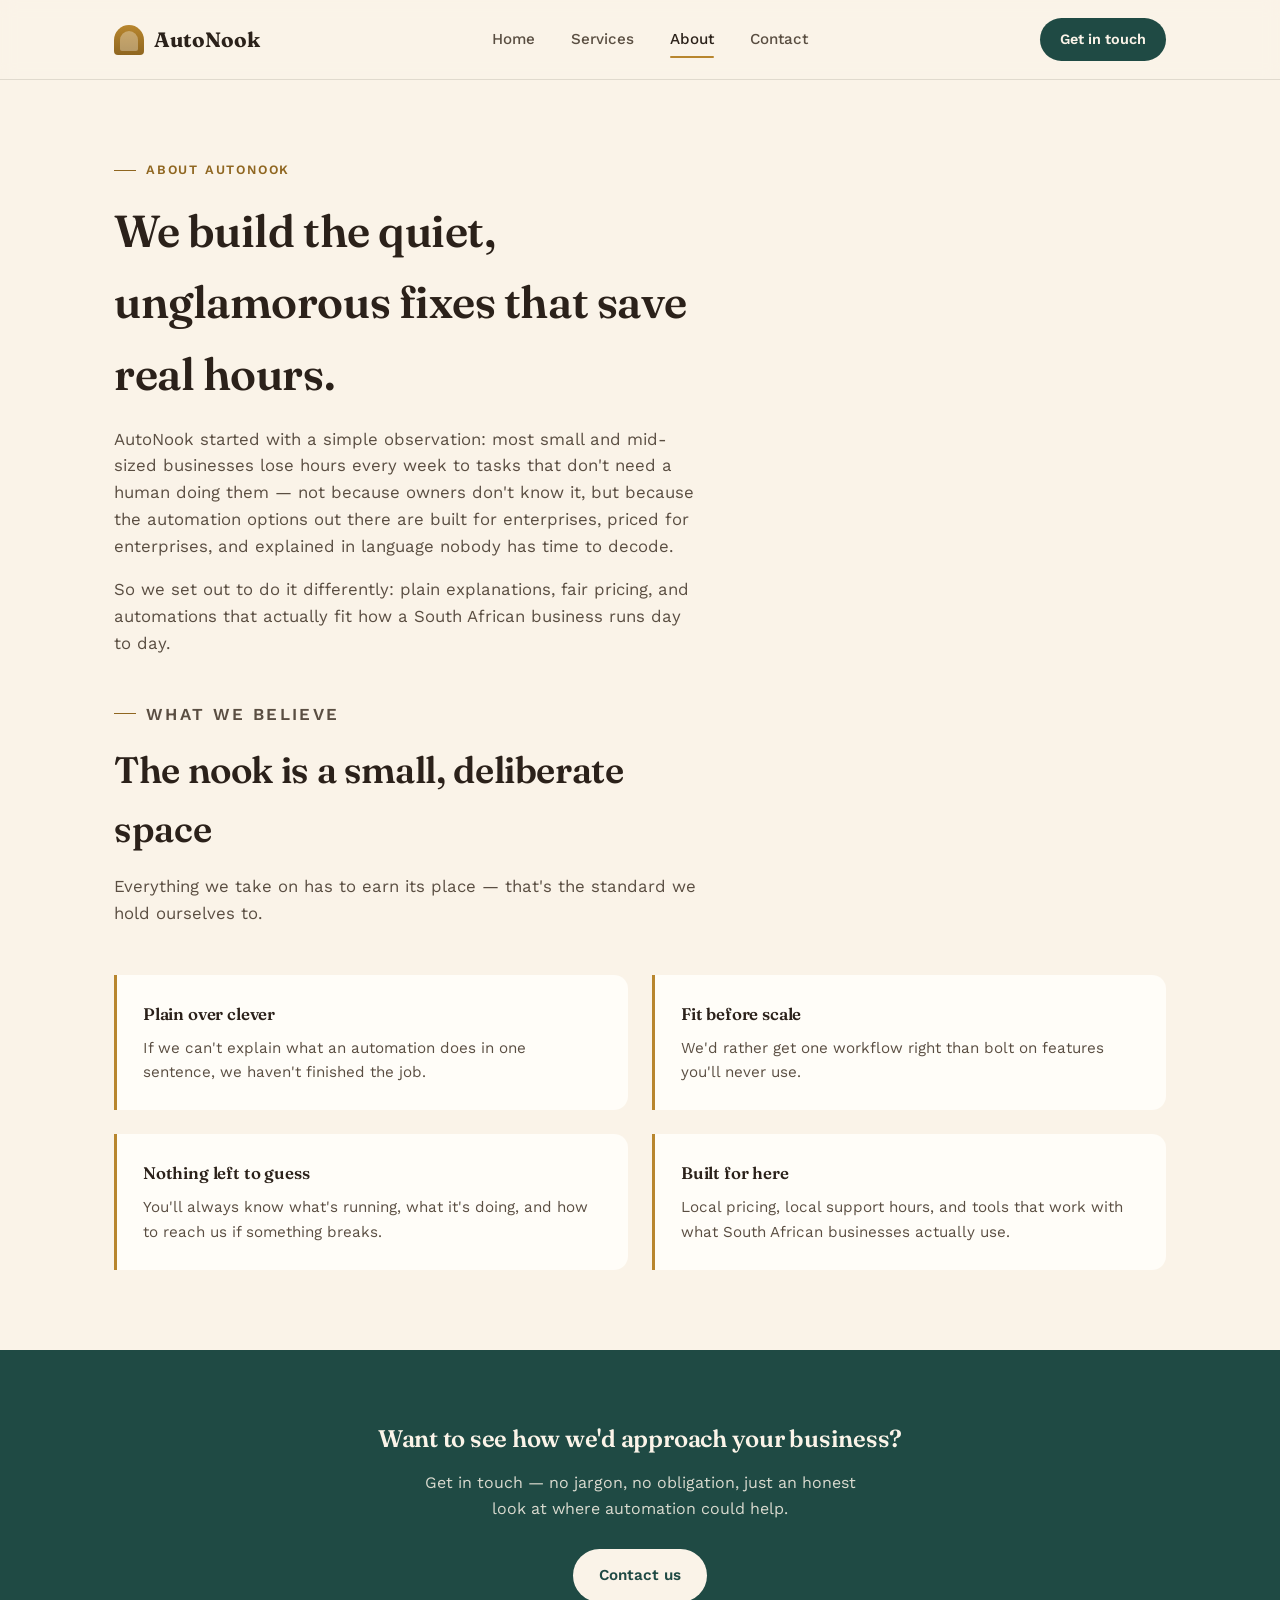
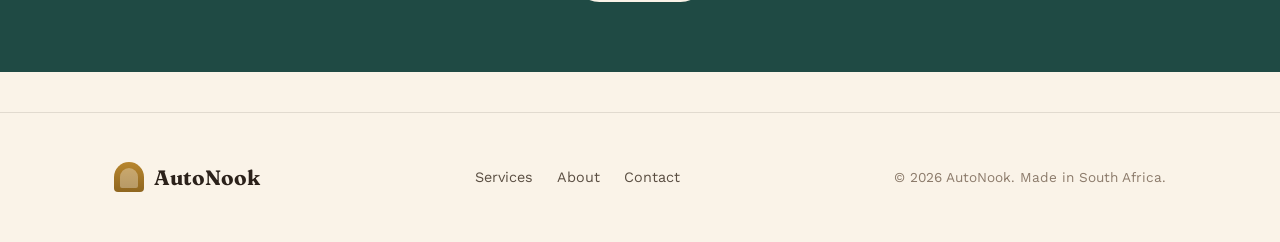
==== about.html @ 066efb61 "First look" ====
<!DOCTYPE html>
<html lang="en">
<head>
<meta charset="UTF-8">
<meta name="viewport" content="width=device-width, initial-scale=1.0">
<title>About — AutoNook</title>
<meta name="description" content="AutoNook is a South African automation studio built on plain language and practical fixes.">
<link rel="stylesheet" href="styles.css">
</head>
<body>

<header>
  <nav class="nav">
    <a href="index.html" class="logo"><span class="logo-mark"></span>AutoNook</a>
    <div class="nav-links">
      <a href="index.html">Home</a>
      <a href="services.html">Services</a>
      <a href="about.html" class="active">About</a>
      <a href="contact.html">Contact</a>
    </div>
    <a href="contact.html" class="nav-cta">Get in touch</a>
    <button class="nav-toggle" aria-label="Toggle menu"><span></span><span></span><span></span></button>
  </nav>
</header>

<section style="padding-bottom:20px">
  <div class="container">
    <p class="eyebrow">About AutoNook</p>
    <h1 style="font-size:clamp(2rem,4vw,2.8rem);max-width:22ch">We build the quiet, unglamorous fixes that save real hours.</h1>
    <p style="color:var(--ink-soft);max-width:58ch;margin-top:16px;font-size:1.05rem">AutoNook started with a simple observation: most small and mid-sized businesses lose hours every week to tasks that don't need a human doing them — not because owners don't know it, but because the automation options out there are built for enterprises, priced for enterprises, and explained in language nobody has time to decode.</p>
    <p style="color:var(--ink-soft);max-width:58ch;margin-top:16px;font-size:1.05rem">So we set out to do it differently: plain explanations, fair pricing, and automations that actually fit how a South African business runs day to day.</p>
  </div>
</section>

<section style="padding-top:24px">
  <div class="container">
    <div class="section-head">
      <p class="eyebrow">What we believe</p>
      <h2>The nook is a small, deliberate space</h2>
      <p>Everything we take on has to earn its place — that's the standard we hold ourselves to.</p>
    </div>
    <div class="value-row">
      <div class="value-item">
        <h3>Plain over clever</h3>
        <p>If we can't explain what an automation does in one sentence, we haven't finished the job.</p>
      </div>
      <div class="value-item">
        <h3>Fit before scale</h3>
        <p>We'd rather get one workflow right than bolt on features you'll never use.</p>
      </div>
      <div class="value-item">
        <h3>Nothing left to guess</h3>
        <p>You'll always know what's running, what it's doing, and how to reach us if something breaks.</p>
      </div>
      <div class="value-item">
        <h3>Built for here</h3>
        <p>Local pricing, local support hours, and tools that work with what South African businesses actually use.</p>
      </div>
    </div>
  </div>
</section>

<section class="band">
  <div class="container" style="text-align:center">
    <h2>Want to see how we'd approach your business?</h2>
    <p style="max-width:46ch;margin:12px auto 28px">Get in touch — no jargon, no obligation, just an honest look at where automation could help.</p>
    <a href="contact.html" class="btn" style="background:var(--parchment);color:var(--teal)">Contact us</a>
  </div>
</section>

<footer>
  <div class="container footer-row">
    <a href="index.html" class="logo"><span class="logo-mark"></span>AutoNook</a>
    <div class="footer-links">
      <a href="services.html">Services</a>
      <a href="about.html">About</a>
      <a href="contact.html">Contact</a>
    </div>
    <p class="footer-note">© 2026 AutoNook. Made in South Africa.</p>
  </div>
</footer>

<script src="script.js"></script>
</body>
</html>
---- styles.css ----
@import url('https://fonts.googleapis.com/css2?family=Fraunces:opsz,wght@9..144,300..900&family=Work+Sans:wght@400;500;600;700&display=swap');

:root{
  --parchment:#FAF3E8;
  --parchment-deep:#F2E8D8;
  --card:#FFFDF8;
  --ink:#2B211A;
  --ink-soft:#5A4E42;
  --amber:#B8862E;
  --amber-deep:#8F6620;
  --amber-soft:#F0DFC4;
  --teal:#1F4A44;
  --teal-soft:#2E6660;
  --taupe:#8C7B6B;
  --line:rgba(43,33,26,0.12);
  --shadow:0 20px 40px -20px rgba(43,33,26,0.35);
}

*{box-sizing:border-box;margin:0;padding:0}

html{scroll-behavior:smooth}

body{
  font-family:'Work Sans',sans-serif;
  background:var(--parchment);
  color:var(--ink);
  line-height:1.6;
  -webkit-font-smoothing:antialiased;
}

h1,h2,h3,.display{
  font-family:'Fraunces',serif;
  font-weight:600;
  letter-spacing:-0.01em;
  color:var(--ink);
}

a{color:inherit;text-decoration:none}

img,svg{display:block;max-width:100%}

.container{
  max-width:1100px;
  margin:0 auto;
  padding:0 24px;
}

.eyebrow{
  font-size:0.8rem;
  font-weight:600;
  text-transform:uppercase;
  letter-spacing:0.14em;
  color:var(--amber-deep);
  margin-bottom:14px;
  display:flex;
  align-items:center;
  gap:10px;
}
.eyebrow::before{
  content:"";
  width:22px;height:1px;
  background:var(--amber-deep);
  display:inline-block;
}

/* Header / Nav */
header{
  position:sticky;
  top:0;
  z-index:50;
  background:rgba(250,243,232,0.92);
  backdrop-filter:blur(8px);
  border-bottom:1px solid var(--line);
}
.nav{
  display:flex;
  align-items:center;
  justify-content:space-between;
  padding:18px 24px;
  max-width:1100px;
  margin:0 auto;
}
.logo{
  display:flex;
  align-items:center;
  gap:10px;
  font-family:'Fraunces',serif;
  font-weight:700;
  font-size:1.3rem;
  color:var(--ink);
}
.logo-mark{
  width:30px;height:30px;
  border-radius:15px 15px 4px 4px;
  background:linear-gradient(180deg,var(--amber) 0%,var(--amber-deep) 100%);
  position:relative;
  flex-shrink:0;
}
.logo-mark::after{
  content:"";
  position:absolute;
  inset:6px 6px 4px 6px;
  border-radius:9px 9px 2px 2px;
  background:var(--parchment);
  opacity:0.35;
}
.nav-links{
  display:flex;
  gap:36px;
  font-weight:500;
  font-size:0.95rem;
}
.nav-links a{
  position:relative;
  padding:4px 0;
  color:var(--ink-soft);
  transition:color 0.2s;
}
.nav-links a:hover,.nav-links a.active{color:var(--ink)}
.nav-links a.active::after{
  content:"";
  position:absolute;
  left:0;right:0;bottom:-2px;
  height:2px;
  background:var(--amber);
  border-radius:2px;
}
.nav-cta{
  padding:10px 20px;
  background:var(--teal);
  color:var(--parchment)!important;
  border-radius:999px;
  font-weight:600;
  font-size:0.9rem;
  transition:background 0.2s, transform 0.2s;
}
.nav-cta:hover{background:var(--teal-soft);transform:translateY(-1px)}

.nav-toggle{
  display:none;
  flex-direction:column;
  gap:5px;
  background:none;
  border:none;
  cursor:pointer;
  padding:6px;
}
.nav-toggle span{
  width:22px;height:2px;
  background:var(--ink);
  border-radius:2px;
}

/* Arch motif — the signature element */
.arch-stack{
  position:relative;
  width:min(320px,70vw);
  height:min(320px,70vw);
  margin:0 auto;
}
.arch{
  position:absolute;
  left:50%;
  bottom:0;
  transform:translateX(-50%);
  border-radius:50% 50% 0 0;
}
.arch-1{width:100%;height:100%;background:linear-gradient(180deg,var(--amber-soft) 0%,var(--parchment-deep) 100%);box-shadow:var(--shadow)}
.arch-2{width:76%;height:76%;background:linear-gradient(180deg,var(--card) 0%,var(--amber-soft) 100%)}
.arch-3{width:52%;height:52%;background:linear-gradient(180deg,var(--teal-soft) 0%,var(--teal) 100%)}
.arch-glow{
  position:absolute;
  left:50%;bottom:14%;
  transform:translateX(-50%);
  width:26%;height:26%;
  border-radius:50%;
  background:radial-gradient(circle,#FFE9B8 0%,var(--amber) 70%);
  box-shadow:0 0 40px 10px rgba(184,134,46,0.55);
  animation:pulse 3.5s ease-in-out infinite;
}
@keyframes pulse{
  0%,100%{transform:translateX(-50%) scale(1);opacity:1}
  50%{transform:translateX(-50%) scale(1.12);opacity:0.85}
}

.mini-arch{
  width:44px;height:44px;
  border-radius:22px 22px 4px 4px;
  background:linear-gradient(180deg,var(--amber-soft),var(--amber));
  display:flex;align-items:center;justify-content:center;
  margin-bottom:18px;
  flex-shrink:0;
}
.mini-arch span{
  width:14px;height:14px;
  border-radius:50%;
  background:var(--card);
}

/* Hero */
.hero{
  padding:72px 0 100px;
}
.hero-grid{
  display:grid;
  grid-template-columns:1.1fr 0.9fr;
  gap:48px;
  align-items:center;
}
.hero h1{
  font-size:clamp(2.2rem,4.6vw,3.4rem);
  line-height:1.08;
  margin-bottom:22px;
}
.hero p.lede{
  font-size:1.1rem;
  color:var(--ink-soft);
  max-width:46ch;
  margin-bottom:32px;
}
.btn-row{display:flex;gap:16px;flex-wrap:wrap}
.btn{
  padding:14px 26px;
  border-radius:999px;
  font-weight:600;
  font-size:0.95rem;
  display:inline-block;
  transition:transform 0.2s, box-shadow 0.2s, background 0.2s;
}
.btn-primary{background:var(--teal);color:var(--parchment)}
.btn-primary:hover{transform:translateY(-2px);box-shadow:0 12px 24px -10px rgba(31,74,68,0.5)}
.btn-ghost{border:1.5px solid var(--line);color:var(--ink)}
.btn-ghost:hover{border-color:var(--amber-deep);color:var(--amber-deep)}

/* Sections */
section{padding:80px 0}
.section-head{max-width:60ch;margin-bottom:48px}
.section-head h2{font-size:clamp(1.7rem,3vw,2.3rem);margin-bottom:14px}
.section-head p{color:var(--ink-soft);font-size:1.05rem}

.shelves{
  display:grid;
  grid-template-columns:repeat(3,1fr);
  gap:28px;
}
.shelf{
  background:var(--card);
  border:1px solid var(--line);
  border-radius:20px 20px 8px 8px;
  padding:32px 26px;
  box-shadow:0 12px 30px -18px rgba(43,33,26,0.25);
}
.shelf h3{font-size:1.2rem;margin-bottom:10px}
.shelf p{color:var(--ink-soft);font-size:0.96rem}

.divider-arches{
  display:flex;
  justify-content:center;
  gap:8px;
  margin:8px 0 64px;
  opacity:0.7;
}
.divider-arches span{
  width:34px;height:20px;
  border-radius:17px 17px 0 0;
  background:var(--amber-soft);
}
.divider-arches span:nth-child(2){background:var(--teal-soft);height:26px;width:40px}

.band{
  background:var(--teal);
  color:var(--parchment);
  padding:70px 0;
}
.band h2{color:var(--parchment)}
.band p{color:rgba(250,243,232,0.85)}

/* Cards for services page */
.service-card{
  background:var(--card);
  border:1px solid var(--line);
  border-radius:24px 24px 8px 8px;
  padding:40px;
  margin-bottom:28px;
  display:grid;
  grid-template-columns:auto 1fr;
  gap:28px;
  align-items:start;
  box-shadow:0 12px 30px -20px rgba(43,33,26,0.25);
}
.service-card h3{font-size:1.4rem;margin-bottom:10px}
.service-card p{color:var(--ink-soft)}
.service-tag{
  display:inline-block;
  margin-top:14px;
  font-size:0.8rem;
  font-weight:600;
  color:var(--amber-deep);
  background:var(--amber-soft);
  padding:5px 12px;
  border-radius:999px;
}

/* About page */
.value-row{
  display:grid;
  grid-template-columns:repeat(2,1fr);
  gap:24px;
  margin-top:40px;
}
.value-item{
  padding:26px;
  border-left:3px solid var(--amber);
  background:var(--card);
  border-radius:0 14px 14px 0;
}
.value-item h3{font-size:1.05rem;margin-bottom:8px}
.value-item p{color:var(--ink-soft);font-size:0.95rem}

/* Contact page */
.contact-grid{
  display:grid;
  grid-template-columns:1fr 1fr;
  gap:48px;
  align-items:start;
}
.contact-card{
  background:var(--card);
  border:1px solid var(--line);
  border-radius:18px;
  padding:24px;
  margin-bottom:16px;
  display:flex;
  gap:16px;
  align-items:flex-start;
}
.contact-card h3{font-size:1rem;margin-bottom:4px}
.contact-card p{color:var(--ink-soft);font-size:0.92rem}

form{background:var(--card);border:1px solid var(--line);border-radius:20px;padding:32px}
.field{margin-bottom:20px}
label{display:block;font-size:0.85rem;font-weight:600;margin-bottom:8px;color:var(--ink-soft)}
input,textarea{
  width:100%;
  padding:13px 16px;
  border-radius:10px;
  border:1px solid var(--line);
  background:var(--parchment);
  font-family:'Work Sans',sans-serif;
  font-size:0.95rem;
  color:var(--ink);
}
input:focus,textarea:focus{outline:2px solid var(--amber);outline-offset:1px}
textarea{resize:vertical;min-height:120px}
button.btn{border:none;cursor:pointer;font-family:inherit}

/* Footer */
footer{
  border-top:1px solid var(--line);
  padding:48px 0;
  margin-top:40px;
}
.footer-row{
  display:flex;
  justify-content:space-between;
  align-items:center;
  flex-wrap:wrap;
  gap:20px;
}
.footer-links{display:flex;gap:24px;font-size:0.9rem;color:var(--ink-soft)}
.footer-links a:hover{color:var(--amber-deep)}
.footer-note{font-size:0.85rem;color:var(--taupe)}

@media (max-width:860px){
  .nav-links,.nav-cta{display:none}
  .nav-toggle{display:flex}
  .nav-links.open{
    display:flex;
    flex-direction:column;
    position:absolute;
    top:100%;left:0;right:0;
    background:var(--parchment);
    padding:20px 24px;
    border-bottom:1px solid var(--line);
    gap:18px;
  }
  .nav-cta.open{display:inline-block}
  .hero-grid{grid-template-columns:1fr;text-align:center}
  .hero p.lede{margin-left:auto;margin-right:auto}
  .btn-row{justify-content:center}
  .shelves{grid-template-columns:1fr}
  .value-row{grid-template-columns:1fr}
  .contact-grid{grid-template-columns:1fr}
  .service-card{grid-template-columns:1fr}
  .footer-row{flex-direction:column;text-align:center}
}
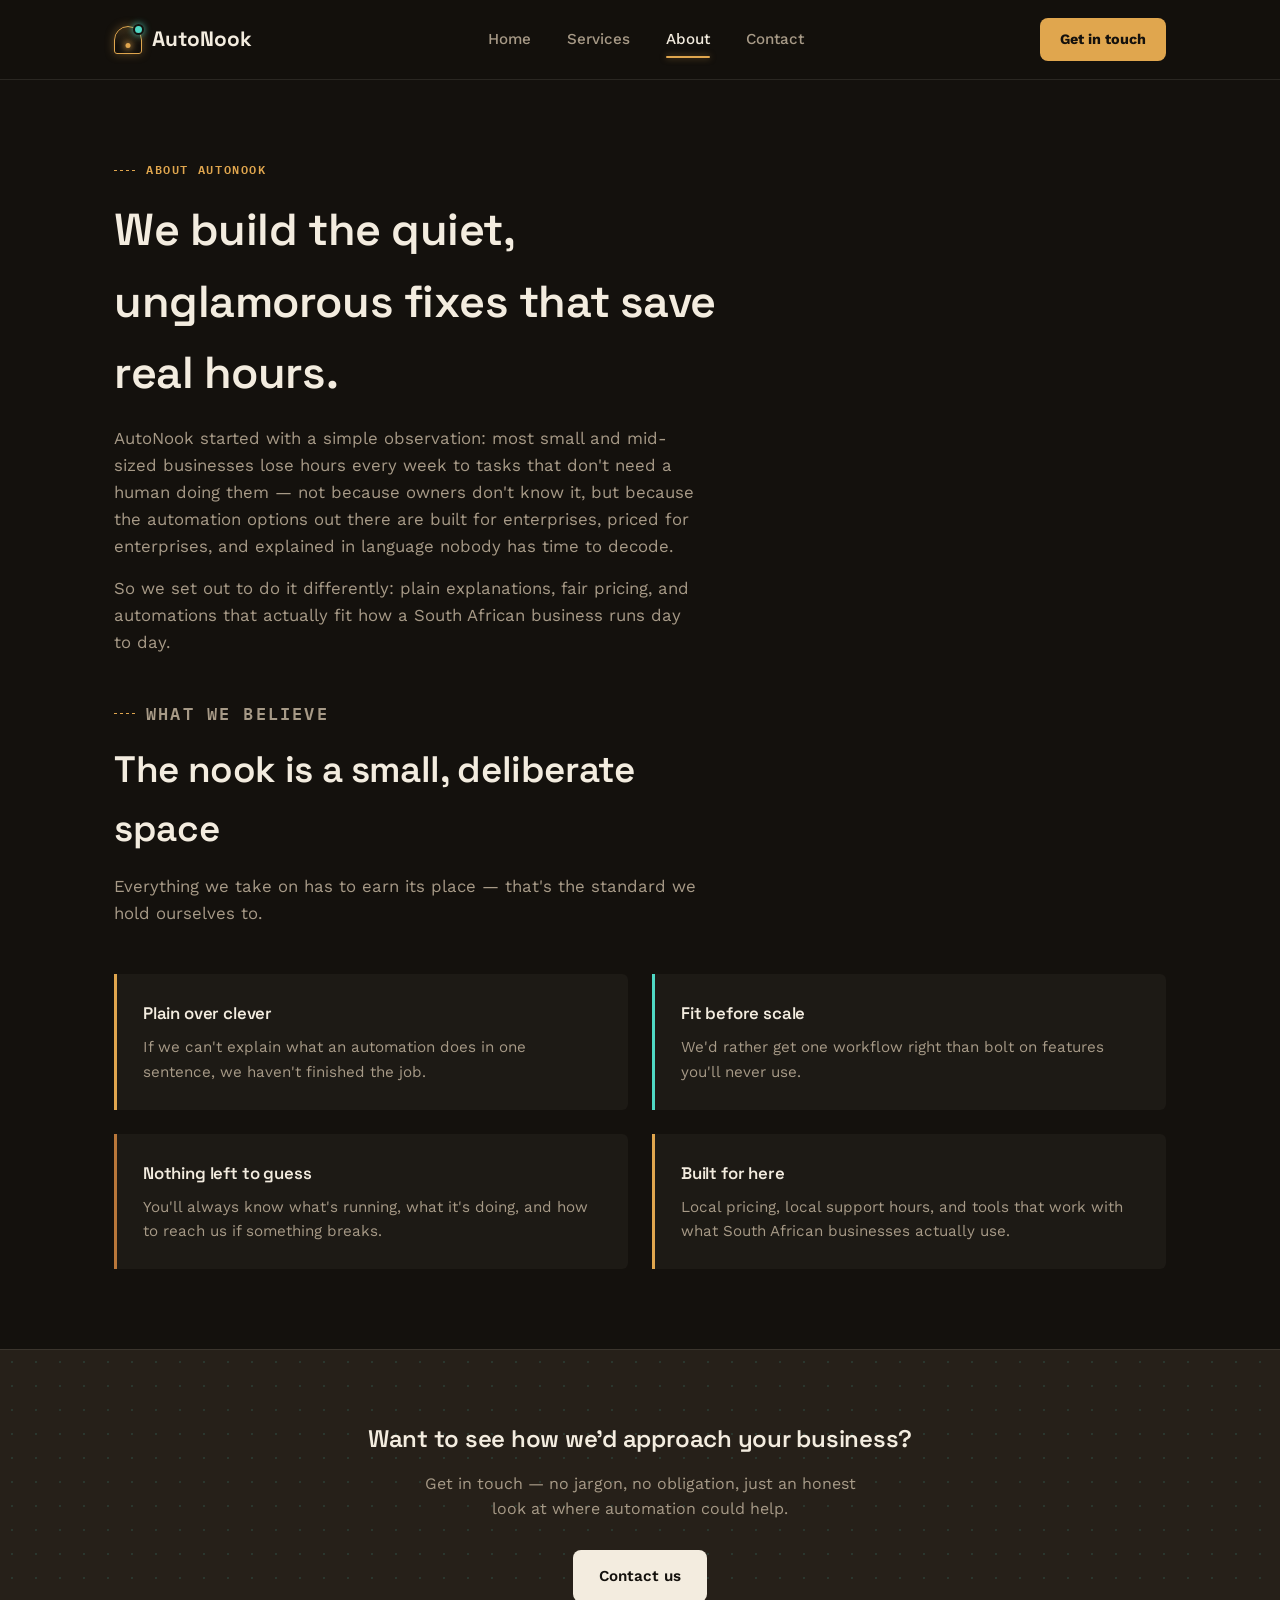
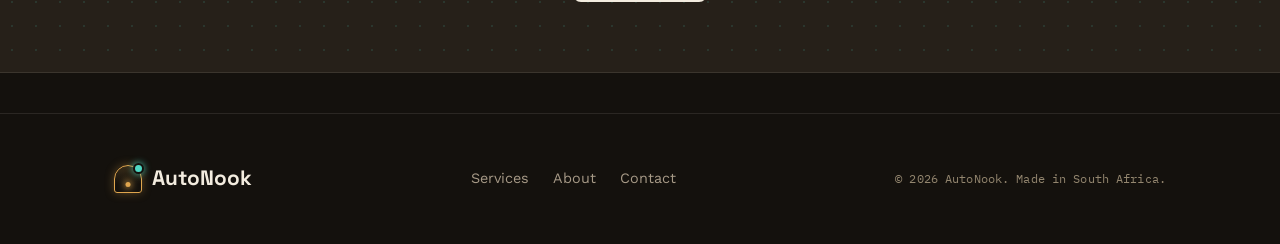
==== commit 0dbcef4e: "style change" ====
--- a/about.html
+++ b/about.html
@@ -40,19 +40,19 @@
       <p>Everything we take on has to earn its place — that's the standard we hold ourselves to.</p>
     </div>
     <div class="value-row">
-      <div class="value-item">
+      <div class="value-item corner-frame">
         <h3>Plain over clever</h3>
         <p>If we can't explain what an automation does in one sentence, we haven't finished the job.</p>
       </div>
-      <div class="value-item">
+      <div class="value-item corner-frame">
         <h3>Fit before scale</h3>
         <p>We'd rather get one workflow right than bolt on features you'll never use.</p>
       </div>
-      <div class="value-item">
+      <div class="value-item corner-frame">
         <h3>Nothing left to guess</h3>
         <p>You'll always know what's running, what it's doing, and how to reach us if something breaks.</p>
       </div>
-      <div class="value-item">
+      <div class="value-item corner-frame">
         <h3>Built for here</h3>
         <p>Local pricing, local support hours, and tools that work with what South African businesses actually use.</p>
       </div>
--- a/styles.css
+++ b/styles.css
@@ -1,19 +1,30 @@
-@import url('https://fonts.googleapis.com/css2?family=Fraunces:opsz,wght@9..144,300..900&family=Work+Sans:wght@400;500;600;700&display=swap');
+@import url('https://fonts.googleapis.com/css2?family=Space+Grotesk:wght@500;600;700&family=Work+Sans:wght@400;500;600;700&family=IBM+Plex+Mono:wght@400;500;600;700&display=swap');
 
 :root{
-  --parchment:#FAF3E8;
-  --parchment-deep:#F2E8D8;
-  --card:#FFFDF8;
-  --ink:#2B211A;
-  --ink-soft:#5A4E42;
-  --amber:#B8862E;
-  --amber-deep:#8F6620;
-  --amber-soft:#F0DFC4;
-  --teal:#1F4A44;
-  --teal-soft:#2E6660;
-  --taupe:#8C7B6B;
-  --line:rgba(43,33,26,0.12);
-  --shadow:0 20px 40px -20px rgba(43,33,26,0.35);
+  /* core workshop-at-night palette */
+  --ink-black:#14110D;
+  --panel:#1D1A15;
+  --panel-raised:#262019;
+  --warm-white:#F3ECDF;
+  --muted:#A79A87;
+  --amber:#E0A64E;
+  --copper:#B9773A;
+  --cyan-signal:#4FD8C4;
+  --line:rgba(243,236,223,0.10);
+
+  /* legacy names kept so existing markup / inline styles keep resolving sensibly */
+  --ink:var(--warm-white);
+  --ink-soft:var(--muted);
+  --taupe:#93866F;
+  --card:var(--panel);
+  --parchment:var(--warm-white);
+  --teal:var(--ink-black);
+  --amber-deep:var(--copper);
+  --amber-soft:rgba(224,166,78,0.14);
+  --shadow:0 20px 44px -18px rgba(0,0,0,0.6);
+
+  --display:'Space Grotesk',sans-serif;
+  --mono:'IBM Plex Mono',ui-monospace,'Courier New',monospace;
 }
 
 *{box-sizing:border-box;margin:0;padding:0}
@@ -22,14 +33,14 @@
 
 body{
   font-family:'Work Sans',sans-serif;
-  background:var(--parchment);
+  background:var(--ink-black);
   color:var(--ink);
   line-height:1.6;
   -webkit-font-smoothing:antialiased;
 }
 
 h1,h2,h3,.display{
-  font-family:'Fraunces',serif;
+  font-family:var(--display);
   font-weight:600;
   letter-spacing:-0.01em;
   color:var(--ink);
@@ -38,6 +49,11 @@
 a{color:inherit;text-decoration:none}
 
 img,svg{display:block;max-width:100%}
+
+a:focus-visible,button:focus-visible,input:focus-visible,textarea:focus-visible{
+  outline:2px solid var(--cyan-signal);
+  outline-offset:2px;
+}
 
 .container{
   max-width:1100px;
@@ -46,11 +62,12 @@
 }
 
 .eyebrow{
-  font-size:0.8rem;
+  font-family:var(--mono);
+  font-size:0.78rem;
   font-weight:600;
   text-transform:uppercase;
-  letter-spacing:0.14em;
-  color:var(--amber-deep);
+  letter-spacing:0.13em;
+  color:var(--amber);
   margin-bottom:14px;
   display:flex;
   align-items:center;
@@ -59,7 +76,7 @@
 .eyebrow::before{
   content:"";
   width:22px;height:1px;
-  background:var(--amber-deep);
+  background:repeating-linear-gradient(90deg,var(--amber) 0 3px,transparent 3px 6px);
   display:inline-block;
 }
 
@@ -68,7 +85,7 @@
   position:sticky;
   top:0;
   z-index:50;
-  background:rgba(250,243,232,0.92);
+  background:rgba(20,17,13,0.86);
   backdrop-filter:blur(8px);
   border-bottom:1px solid var(--line);
 }
@@ -84,25 +101,41 @@
   display:flex;
   align-items:center;
   gap:10px;
-  font-family:'Fraunces',serif;
+  font-family:var(--display);
   font-weight:700;
   font-size:1.3rem;
   color:var(--ink);
 }
 .logo-mark{
-  width:30px;height:30px;
-  border-radius:15px 15px 4px 4px;
-  background:linear-gradient(180deg,var(--amber) 0%,var(--amber-deep) 100%);
+  width:28px;height:28px;
+  border-radius:14px 14px 3px 3px;
+  border:1.5px solid var(--amber);
+  background:linear-gradient(180deg,rgba(224,166,78,0.18),transparent 70%);
   position:relative;
   flex-shrink:0;
+  box-shadow:0 0 10px rgba(224,166,78,0.35);
 }
 .logo-mark::after{
   content:"";
   position:absolute;
-  inset:6px 6px 4px 6px;
-  border-radius:9px 9px 2px 2px;
-  background:var(--parchment);
-  opacity:0.35;
+  left:50%;bottom:5px;
+  transform:translateX(-50%);
+  width:5px;height:5px;
+  border-radius:50%;
+  background:var(--amber);
+  box-shadow:0 0 6px 2px rgba(224,166,78,0.6);
+}
+.logo-mark::before{
+  content:"";
+  position:absolute;
+  top:-3px;right:-3px;
+  width:7px;height:7px;
+  border-radius:50%;
+  background:var(--cyan-signal);
+  border:2px solid var(--ink-black);
+  box-shadow:0 0 6px 1px rgba(79,216,196,0.6);
+  animation:status-ping 2.4s ease-in-out infinite;
+  z-index:1;
 }
 .nav-links{
   display:flex;
@@ -124,17 +157,18 @@
   height:2px;
   background:var(--amber);
   border-radius:2px;
+  box-shadow:0 0 6px rgba(224,166,78,0.5);
 }
 .nav-cta{
   padding:10px 20px;
-  background:var(--teal);
-  color:var(--parchment)!important;
-  border-radius:999px;
-  font-weight:600;
+  background:var(--amber);
+  color:var(--ink-black)!important;
+  border-radius:8px;
+  font-weight:700;
   font-size:0.9rem;
-  transition:background 0.2s, transform 0.2s;
-}
-.nav-cta:hover{background:var(--teal-soft);transform:translateY(-1px)}
+  transition:background 0.2s, transform 0.2s, box-shadow 0.2s;
+}
+.nav-cta:hover{background:#EAB768;transform:translateY(-1px);box-shadow:0 0 0 3px rgba(79,216,196,0.25)}
 
 .nav-toggle{
   display:none;
@@ -151,12 +185,33 @@
   border-radius:2px;
 }
 
-/* Arch motif — the signature element */
+/* Arch motif — the signature element, reforged as a schematic/PCB object */
 .arch-stack{
   position:relative;
   width:min(320px,70vw);
   height:min(320px,70vw);
   margin:0 auto;
+  padding:28px;
+  background:var(--panel);
+  border:1px solid var(--line);
+  border-radius:20px;
+  box-shadow:var(--shadow);
+  animation:rise-in 0.8s ease-out both;
+}
+.arch-stack::before{
+  content:"";
+  position:absolute;
+  inset:0;
+  border-radius:inherit;
+  background-image:radial-gradient(rgba(79,216,196,0.16) 1px,transparent 1px);
+  background-size:20px 20px;
+  -webkit-mask-image:radial-gradient(circle at 50% 58%,black 45%,transparent 72%);
+  mask-image:radial-gradient(circle at 50% 58%,black 45%,transparent 72%);
+  z-index:0;
+}
+@keyframes rise-in{
+  from{opacity:0;transform:translateY(10px) scale(0.97)}
+  to{opacity:1;transform:none}
 }
 .arch{
   position:absolute;
@@ -164,43 +219,118 @@
   bottom:0;
   transform:translateX(-50%);
   border-radius:50% 50% 0 0;
-}
-.arch-1{width:100%;height:100%;background:linear-gradient(180deg,var(--amber-soft) 0%,var(--parchment-deep) 100%);box-shadow:var(--shadow)}
-.arch-2{width:76%;height:76%;background:linear-gradient(180deg,var(--card) 0%,var(--amber-soft) 100%)}
-.arch-3{width:52%;height:52%;background:linear-gradient(180deg,var(--teal-soft) 0%,var(--teal) 100%)}
+  border:1.5px solid;
+  border-bottom:none;
+  background:transparent;
+  z-index:1;
+}
+.arch-1{
+  width:84%;height:84%;
+  border-color:rgba(224,166,78,0.6);
+  box-shadow:0 0 18px -4px rgba(224,166,78,0.4);
+}
+.arch-1::before,.arch-1::after{
+  content:"";
+  position:absolute;
+  bottom:-4px;
+  width:6px;height:6px;
+  border-radius:50%;
+  background:var(--amber);
+  box-shadow:0 0 6px 1px rgba(224,166,78,0.6);
+}
+.arch-1::before{left:-3px}
+.arch-1::after{right:-3px}
+.arch-2{
+  width:60%;height:60%;
+  border-color:rgba(185,119,58,0.65);
+  box-shadow:0 0 14px -4px rgba(185,119,58,0.35);
+}
+.arch-3{
+  width:36%;height:36%;
+  border-color:rgba(79,216,196,0.7);
+  box-shadow:0 0 16px -2px rgba(79,216,196,0.45);
+}
 .arch-glow{
   position:absolute;
-  left:50%;bottom:14%;
+  left:50%;bottom:24%;
   transform:translateX(-50%);
-  width:26%;height:26%;
+  width:17%;height:17%;
   border-radius:50%;
-  background:radial-gradient(circle,#FFE9B8 0%,var(--amber) 70%);
-  box-shadow:0 0 40px 10px rgba(184,134,46,0.55);
+  background:radial-gradient(circle,#FFE9C2 0%,var(--amber) 55%,transparent 75%);
+  box-shadow:0 0 30px 8px rgba(224,166,78,0.5),0 0 0 1px rgba(224,166,78,0.3);
   animation:pulse 3.5s ease-in-out infinite;
+  z-index:2;
 }
 @keyframes pulse{
   0%,100%{transform:translateX(-50%) scale(1);opacity:1}
   50%{transform:translateX(-50%) scale(1.12);opacity:0.85}
 }
 
+.status-float{
+  position:absolute;
+  left:50%;bottom:-5%;
+  transform:translateX(-50%);
+  z-index:3;
+  display:flex;
+  align-items:center;
+  gap:8px;
+  white-space:nowrap;
+  font-family:var(--mono);
+  font-size:0.72rem;
+  font-weight:500;
+  letter-spacing:0.02em;
+  color:var(--ink);
+  background:var(--panel-raised);
+  border:1px solid var(--line);
+  padding:8px 16px 8px 12px;
+  border-radius:999px;
+  box-shadow:var(--shadow);
+}
+.status-float .dot{
+  width:7px;height:7px;
+  border-radius:50%;
+  background:var(--cyan-signal);
+  animation:status-ping 2s ease-in-out infinite;
+}
+@keyframes status-ping{
+  0%,100%{box-shadow:0 0 0 0 rgba(79,216,196,0.45)}
+  50%{box-shadow:0 0 0 5px rgba(79,216,196,0)}
+}
+
 .mini-arch{
   width:44px;height:44px;
   border-radius:22px 22px 4px 4px;
-  background:linear-gradient(180deg,var(--amber-soft),var(--amber));
+  border:1.5px solid var(--amber);
+  background:linear-gradient(180deg,rgba(224,166,78,0.14),transparent 70%);
   display:flex;align-items:center;justify-content:center;
   margin-bottom:18px;
   flex-shrink:0;
+  box-shadow:0 0 12px rgba(224,166,78,0.25);
 }
 .mini-arch span{
-  width:14px;height:14px;
+  width:9px;height:9px;
   border-radius:50%;
-  background:var(--card);
+  background:var(--amber);
+  box-shadow:0 0 8px 2px rgba(224,166,78,0.55);
 }
 
 /* Hero */
 .hero{
+  position:relative;
   padding:72px 0 100px;
-}
+  overflow:hidden;
+}
+.hero::before{
+  content:"";
+  position:absolute;
+  inset:0;
+  background-image:radial-gradient(var(--line) 1px,transparent 1px);
+  background-size:26px 26px;
+  -webkit-mask-image:linear-gradient(180deg,rgba(0,0,0,0.7),transparent 78%);
+  mask-image:linear-gradient(180deg,rgba(0,0,0,0.7),transparent 78%);
+  pointer-events:none;
+}
+.hero .container{position:relative}
 .hero-grid{
   display:grid;
   grid-template-columns:1.1fr 0.9fr;
@@ -221,16 +351,16 @@
 .btn-row{display:flex;gap:16px;flex-wrap:wrap}
 .btn{
   padding:14px 26px;
-  border-radius:999px;
+  border-radius:8px;
   font-weight:600;
   font-size:0.95rem;
   display:inline-block;
-  transition:transform 0.2s, box-shadow 0.2s, background 0.2s;
-}
-.btn-primary{background:var(--teal);color:var(--parchment)}
-.btn-primary:hover{transform:translateY(-2px);box-shadow:0 12px 24px -10px rgba(31,74,68,0.5)}
+  transition:transform 0.2s, box-shadow 0.2s, background 0.2s, border-color 0.2s, color 0.2s;
+}
+.btn-primary{background:var(--amber);color:var(--ink-black)}
+.btn-primary:hover{transform:translateY(-2px);box-shadow:0 0 0 3px rgba(79,216,196,0.25),0 14px 26px -12px rgba(224,166,78,0.45)}
 .btn-ghost{border:1.5px solid var(--line);color:var(--ink)}
-.btn-ghost:hover{border-color:var(--amber-deep);color:var(--amber-deep)}
+.btn-ghost:hover{border-color:var(--cyan-signal);color:var(--cyan-signal);box-shadow:0 0 14px -4px rgba(79,216,196,0.5)}
 
 /* Sections */
 section{padding:80px 0}
@@ -244,61 +374,117 @@
   gap:28px;
 }
 .shelf{
-  background:var(--card);
+  position:relative;
+  background:var(--panel);
   border:1px solid var(--line);
-  border-radius:20px 20px 8px 8px;
+  border-top:2px solid var(--amber);
+  border-radius:10px 10px 4px 4px;
   padding:32px 26px;
-  box-shadow:0 12px 30px -18px rgba(43,33,26,0.25);
-}
+  box-shadow:0 16px 34px -20px rgba(0,0,0,0.6);
+  transition:transform 0.2s, box-shadow 0.2s;
+}
+.shelf:hover{transform:translateY(-3px);box-shadow:0 20px 40px -20px rgba(0,0,0,0.7)}
 .shelf h3{font-size:1.2rem;margin-bottom:10px}
 .shelf p{color:var(--ink-soft);font-size:0.96rem}
+.shelf-index{
+  position:absolute;
+  top:22px;right:24px;
+  font-family:var(--mono);
+  font-size:0.75rem;
+  color:var(--taupe);
+  letter-spacing:0.04em;
+}
+
+.corner-frame::before,.corner-frame::after{
+  content:"";
+  position:absolute;
+  width:14px;height:14px;
+  border:1.5px solid var(--cyan-signal);
+  opacity:0;
+  transition:opacity 0.2s;
+}
+.corner-frame::before{top:8px;left:8px;border-right:none;border-bottom:none}
+.corner-frame::after{bottom:8px;right:8px;border-left:none;border-top:none}
+.corner-frame:hover::before,.corner-frame:hover::after{opacity:0.9}
 
 .divider-arches{
   display:flex;
   justify-content:center;
-  gap:8px;
+  align-items:flex-end;
+  gap:10px;
   margin:8px 0 64px;
-  opacity:0.7;
+  opacity:0.85;
 }
 .divider-arches span{
-  width:34px;height:20px;
-  border-radius:17px 17px 0 0;
-  background:var(--amber-soft);
-}
-.divider-arches span:nth-child(2){background:var(--teal-soft);height:26px;width:40px}
+  display:block;
+  width:30px;height:18px;
+  border:1.5px solid var(--amber);
+  border-bottom:none;
+  border-radius:15px 15px 0 0;
+  box-shadow:0 0 8px -2px rgba(224,166,78,0.4);
+}
+.divider-arches span:nth-child(2){
+  width:38px;height:24px;
+  border-color:var(--cyan-signal);
+  box-shadow:0 0 10px -2px rgba(79,216,196,0.5);
+}
+.divider-arches span:nth-child(3){
+  border-color:var(--copper);
+  box-shadow:0 0 8px -2px rgba(185,119,58,0.35);
+}
 
 .band{
-  background:var(--teal);
-  color:var(--parchment);
+  position:relative;
+  background:var(--panel-raised);
+  color:var(--ink);
   padding:70px 0;
-}
-.band h2{color:var(--parchment)}
-.band p{color:rgba(250,243,232,0.85)}
+  overflow:hidden;
+  border-top:1px solid var(--line);
+  border-bottom:1px solid var(--line);
+}
+.band::before{
+  content:"";
+  position:absolute;
+  inset:0;
+  background-image:radial-gradient(rgba(79,216,196,0.12) 1px,transparent 1px);
+  background-size:24px 24px;
+  pointer-events:none;
+}
+.band .container{position:relative}
+.band h2{color:var(--ink)}
+.band p{color:var(--ink-soft)}
 
 /* Cards for services page */
 .service-card{
-  background:var(--card);
+  position:relative;
+  background:var(--panel);
   border:1px solid var(--line);
-  border-radius:24px 24px 8px 8px;
+  border-top:2px solid var(--amber);
+  border-radius:10px 10px 4px 4px;
   padding:40px;
   margin-bottom:28px;
   display:grid;
   grid-template-columns:auto 1fr;
   gap:28px;
   align-items:start;
-  box-shadow:0 12px 30px -20px rgba(43,33,26,0.25);
-}
+  box-shadow:0 16px 34px -20px rgba(0,0,0,0.6);
+  transition:transform 0.2s, box-shadow 0.2s;
+}
+.service-card:hover{transform:translateY(-3px);box-shadow:0 20px 40px -20px rgba(0,0,0,0.7)}
 .service-card h3{font-size:1.4rem;margin-bottom:10px}
 .service-card p{color:var(--ink-soft)}
 .service-tag{
   display:inline-block;
   margin-top:14px;
-  font-size:0.8rem;
+  font-family:var(--mono);
+  font-size:0.76rem;
   font-weight:600;
-  color:var(--amber-deep);
+  letter-spacing:0.03em;
+  color:var(--amber);
   background:var(--amber-soft);
+  border:1px solid rgba(224,166,78,0.35);
   padding:5px 12px;
-  border-radius:999px;
+  border-radius:4px;
 }
 
 /* About page */
@@ -309,11 +495,14 @@
   margin-top:40px;
 }
 .value-item{
+  position:relative;
   padding:26px;
   border-left:3px solid var(--amber);
-  background:var(--card);
-  border-radius:0 14px 14px 0;
-}
+  background:var(--panel);
+  border-radius:0 6px 6px 0;
+}
+.value-item:nth-child(2){border-left-color:var(--cyan-signal)}
+.value-item:nth-child(3){border-left-color:var(--copper)}
 .value-item h3{font-size:1.05rem;margin-bottom:8px}
 .value-item p{color:var(--ink-soft);font-size:0.95rem}
 
@@ -325,9 +514,11 @@
   align-items:start;
 }
 .contact-card{
-  background:var(--card);
+  position:relative;
+  background:var(--panel);
   border:1px solid var(--line);
-  border-radius:18px;
+  border-top:2px solid var(--amber);
+  border-radius:4px 10px 10px 4px;
   padding:24px;
   margin-bottom:16px;
   display:flex;
@@ -337,20 +528,30 @@
 .contact-card h3{font-size:1rem;margin-bottom:4px}
 .contact-card p{color:var(--ink-soft);font-size:0.92rem}
 
-form{background:var(--card);border:1px solid var(--line);border-radius:20px;padding:32px}
+form{background:var(--panel);border:1px solid var(--line);border-radius:14px;padding:32px}
 .field{margin-bottom:20px}
-label{display:block;font-size:0.85rem;font-weight:600;margin-bottom:8px;color:var(--ink-soft)}
+label{
+  display:block;
+  font-family:var(--mono);
+  font-size:0.76rem;
+  font-weight:600;
+  letter-spacing:0.05em;
+  text-transform:uppercase;
+  margin-bottom:8px;
+  color:var(--ink-soft);
+}
 input,textarea{
   width:100%;
   padding:13px 16px;
-  border-radius:10px;
+  border-radius:6px;
   border:1px solid var(--line);
-  background:var(--parchment);
+  background:var(--ink-black);
   font-family:'Work Sans',sans-serif;
   font-size:0.95rem;
   color:var(--ink);
-}
-input:focus,textarea:focus{outline:2px solid var(--amber);outline-offset:1px}
+  transition:border-color 0.2s;
+}
+input:focus,textarea:focus{outline:2px solid var(--cyan-signal);outline-offset:1px;border-color:var(--cyan-signal)}
 textarea{resize:vertical;min-height:120px}
 button.btn{border:none;cursor:pointer;font-family:inherit}
 
@@ -368,8 +569,8 @@
   gap:20px;
 }
 .footer-links{display:flex;gap:24px;font-size:0.9rem;color:var(--ink-soft)}
-.footer-links a:hover{color:var(--amber-deep)}
-.footer-note{font-size:0.85rem;color:var(--taupe)}
+.footer-links a:hover{color:var(--amber)}
+.footer-note{font-family:var(--mono);font-size:0.78rem;color:var(--taupe);letter-spacing:0.01em}
 
 @media (max-width:860px){
   .nav-links,.nav-cta{display:none}
@@ -379,7 +580,7 @@
     flex-direction:column;
     position:absolute;
     top:100%;left:0;right:0;
-    background:var(--parchment);
+    background:var(--panel);
     padding:20px 24px;
     border-bottom:1px solid var(--line);
     gap:18px;
@@ -394,3 +595,12 @@
   .service-card{grid-template-columns:1fr}
   .footer-row{flex-direction:column;text-align:center}
 }
+
+@media (prefers-reduced-motion: reduce){
+  *,*::before,*::after{
+    animation-duration:0.001ms !important;
+    animation-iteration-count:1 !important;
+    transition-duration:0.001ms !important;
+    scroll-behavior:auto !important;
+  }
+}
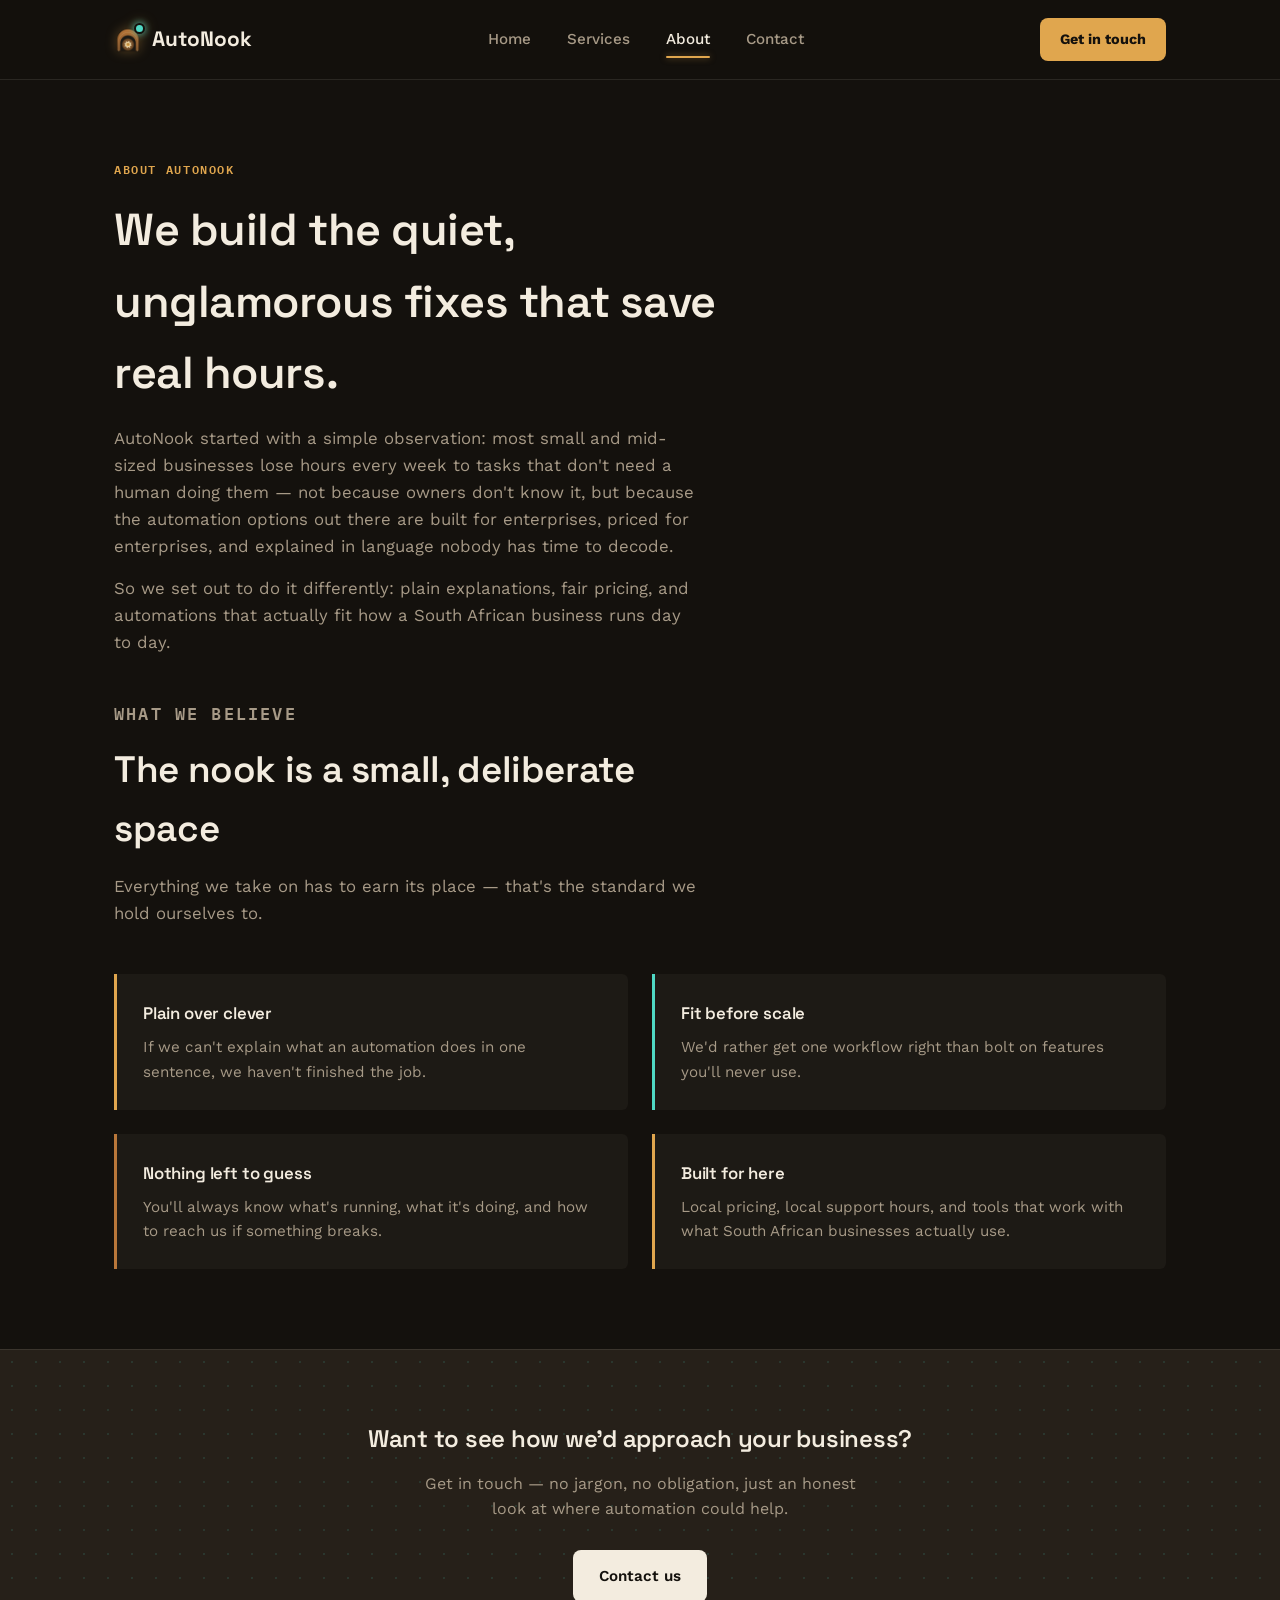
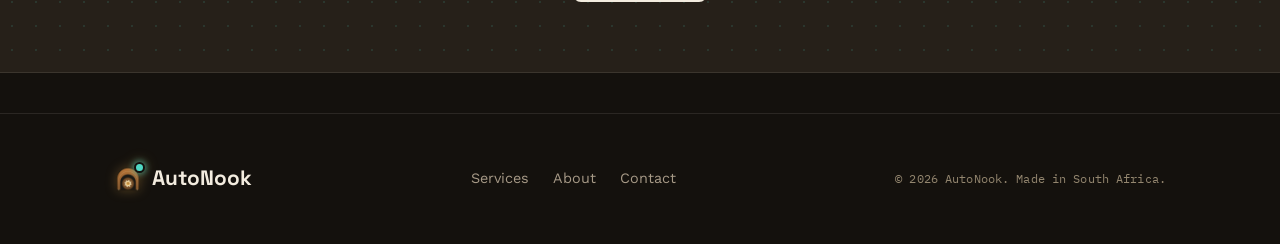
==== commit a894c142: "Replace generated logo with real brand artwork Swap the CSS-drawn arch mark for the designed icon ac" ====
--- a/about.html
+++ b/about.html
@@ -5,20 +5,68 @@
 <meta name="viewport" content="width=device-width, initial-scale=1.0">
 <title>About — AutoNook</title>
 <meta name="description" content="AutoNook is a South African automation studio built on plain language and practical fixes.">
+<link rel="canonical" href="https://autonook.co.za/about">
+<meta name="theme-color" content="#14110D">
+<link rel="icon" href="favicon.ico" sizes="any">
+<link rel="icon" href="favicon-32.png" sizes="32x32" type="image/png">
+<link rel="apple-touch-icon" href="apple-touch-icon.png">
+<link rel="manifest" href="site.webmanifest">
+
+<link rel="preconnect" href="https://fonts.googleapis.com">
+<link rel="preconnect" href="https://fonts.gstatic.com" crossorigin>
+<link rel="stylesheet" href="https://fonts.googleapis.com/css2?family=Space+Grotesk:wght@500;600;700&family=Work+Sans:wght@400;500;600;700&family=IBM+Plex+Mono:wght@400;500;600;700&display=swap">
+
+<meta property="og:type" content="website">
+<meta property="og:site_name" content="AutoNook">
+<meta property="og:title" content="About — AutoNook">
+<meta property="og:description" content="AutoNook is a South African automation studio built on plain language and practical fixes.">
+<meta property="og:url" content="https://autonook.co.za/about">
+<meta property="og:image" content="https://autonook.co.za/og-image.png">
+<meta property="og:image:width" content="1200">
+<meta property="og:image:height" content="630">
+<meta property="og:locale" content="en_ZA">
+<meta name="twitter:card" content="summary_large_image">
+<meta name="twitter:title" content="About — AutoNook">
+<meta name="twitter:description" content="AutoNook is a South African automation studio built on plain language and practical fixes.">
+<meta name="twitter:image" content="https://autonook.co.za/og-image.png">
+
+<script type="application/ld+json">
+{
+  "@context": "https://schema.org",
+  "@type": "Organization",
+  "name": "AutoNook",
+  "url": "https://autonook.co.za/",
+  "logo": "https://autonook.co.za/apple-touch-icon.png",
+  "image": "https://autonook.co.za/og-image.png",
+  "description": "AutoNook builds, sells, and manages automations for South African businesses.",
+  "areaServed": "South Africa"
+}
+</script>
+<script type="application/ld+json">
+{
+  "@context": "https://schema.org",
+  "@type": "BreadcrumbList",
+  "itemListElement": [
+    {"@type": "ListItem", "position": 1, "name": "Home", "item": "https://autonook.co.za/"},
+    {"@type": "ListItem", "position": 2, "name": "About", "item": "https://autonook.co.za/about"}
+  ]
+}
+</script>
+
 <link rel="stylesheet" href="styles.css">
 </head>
 <body>
 
 <header>
   <nav class="nav">
-    <a href="index.html" class="logo"><span class="logo-mark"></span>AutoNook</a>
+    <a href="/" class="logo"><span class="logo-mark"><img src="logo-icon.png" alt="AutoNook" width="28" height="28"></span>AutoNook</a>
     <div class="nav-links">
-      <a href="index.html">Home</a>
-      <a href="services.html">Services</a>
-      <a href="about.html" class="active">About</a>
-      <a href="contact.html">Contact</a>
+      <a href="/">Home</a>
+      <a href="/services">Services</a>
+      <a href="/about" class="active">About</a>
+      <a href="/contact">Contact</a>
     </div>
-    <a href="contact.html" class="nav-cta">Get in touch</a>
+    <a href="/contact" class="nav-cta">Get in touch</a>
     <button class="nav-toggle" aria-label="Toggle menu"><span></span><span></span><span></span></button>
   </nav>
 </header>
@@ -64,17 +112,17 @@
   <div class="container" style="text-align:center">
     <h2>Want to see how we'd approach your business?</h2>
     <p style="max-width:46ch;margin:12px auto 28px">Get in touch — no jargon, no obligation, just an honest look at where automation could help.</p>
-    <a href="contact.html" class="btn" style="background:var(--parchment);color:var(--teal)">Contact us</a>
+    <a href="/contact" class="btn" style="background:var(--parchment);color:var(--teal)">Contact us</a>
   </div>
 </section>
 
 <footer>
   <div class="container footer-row">
-    <a href="index.html" class="logo"><span class="logo-mark"></span>AutoNook</a>
+    <a href="/" class="logo"><span class="logo-mark"><img src="logo-icon.png" alt="AutoNook" width="28" height="28"></span>AutoNook</a>
     <div class="footer-links">
-      <a href="services.html">Services</a>
-      <a href="about.html">About</a>
-      <a href="contact.html">Contact</a>
+      <a href="/services">Services</a>
+      <a href="/about">About</a>
+      <a href="/contact">Contact</a>
     </div>
     <p class="footer-note">© 2026 AutoNook. Made in South Africa.</p>
   </div>
--- a/styles.css
+++ b/styles.css
@@ -1,5 +1,3 @@
-@import url('https://fonts.googleapis.com/css2?family=Space+Grotesk:wght@500;600;700&family=Work+Sans:wght@400;500;600;700&family=IBM+Plex+Mono:wght@400;500;600;700&display=swap');
-
 :root{
   /* core workshop-at-night palette */
   --ink-black:#14110D;
@@ -61,6 +59,18 @@
   padding:0 24px;
 }
 
+.back-link{
+  display:inline-flex;
+  align-items:center;
+  gap:6px;
+  font-family:var(--mono);
+  font-size:0.8rem;
+  color:var(--ink-soft);
+  margin-bottom:18px;
+  transition:color 0.2s;
+}
+.back-link:hover{color:var(--cyan-signal)}
+
 .eyebrow{
   font-family:var(--mono);
   font-size:0.78rem;
@@ -69,15 +79,6 @@
   letter-spacing:0.13em;
   color:var(--amber);
   margin-bottom:14px;
-  display:flex;
-  align-items:center;
-  gap:10px;
-}
-.eyebrow::before{
-  content:"";
-  width:22px;height:1px;
-  background:repeating-linear-gradient(90deg,var(--amber) 0 3px,transparent 3px 6px);
-  display:inline-block;
 }
 
 /* Header / Nav */
@@ -108,22 +109,14 @@
 }
 .logo-mark{
   width:28px;height:28px;
-  border-radius:14px 14px 3px 3px;
-  border:1.5px solid var(--amber);
-  background:linear-gradient(180deg,rgba(224,166,78,0.18),transparent 70%);
   position:relative;
   flex-shrink:0;
-  box-shadow:0 0 10px rgba(224,166,78,0.35);
-}
-.logo-mark::after{
-  content:"";
-  position:absolute;
-  left:50%;bottom:5px;
-  transform:translateX(-50%);
-  width:5px;height:5px;
-  border-radius:50%;
-  background:var(--amber);
-  box-shadow:0 0 6px 2px rgba(224,166,78,0.6);
+  filter:drop-shadow(0 0 6px rgba(224,166,78,0.35));
+}
+.logo-mark img{
+  width:100%;
+  height:100%;
+  display:block;
 }
 .logo-mark::before{
   content:"";
@@ -525,8 +518,10 @@
   gap:16px;
   align-items:flex-start;
 }
-.contact-card h3{font-size:1rem;margin-bottom:4px}
+.contact-card h2{font-size:1rem;font-weight:600;margin-bottom:4px}
 .contact-card p{color:var(--ink-soft);font-size:0.92rem}
+.contact-card p a{color:var(--ink-soft);text-decoration:underline;text-underline-offset:3px;transition:color 0.2s}
+.contact-card p a:hover{color:var(--cyan-signal)}
 
 form{background:var(--panel);border:1px solid var(--line);border-radius:14px;padding:32px}
 .field{margin-bottom:20px}
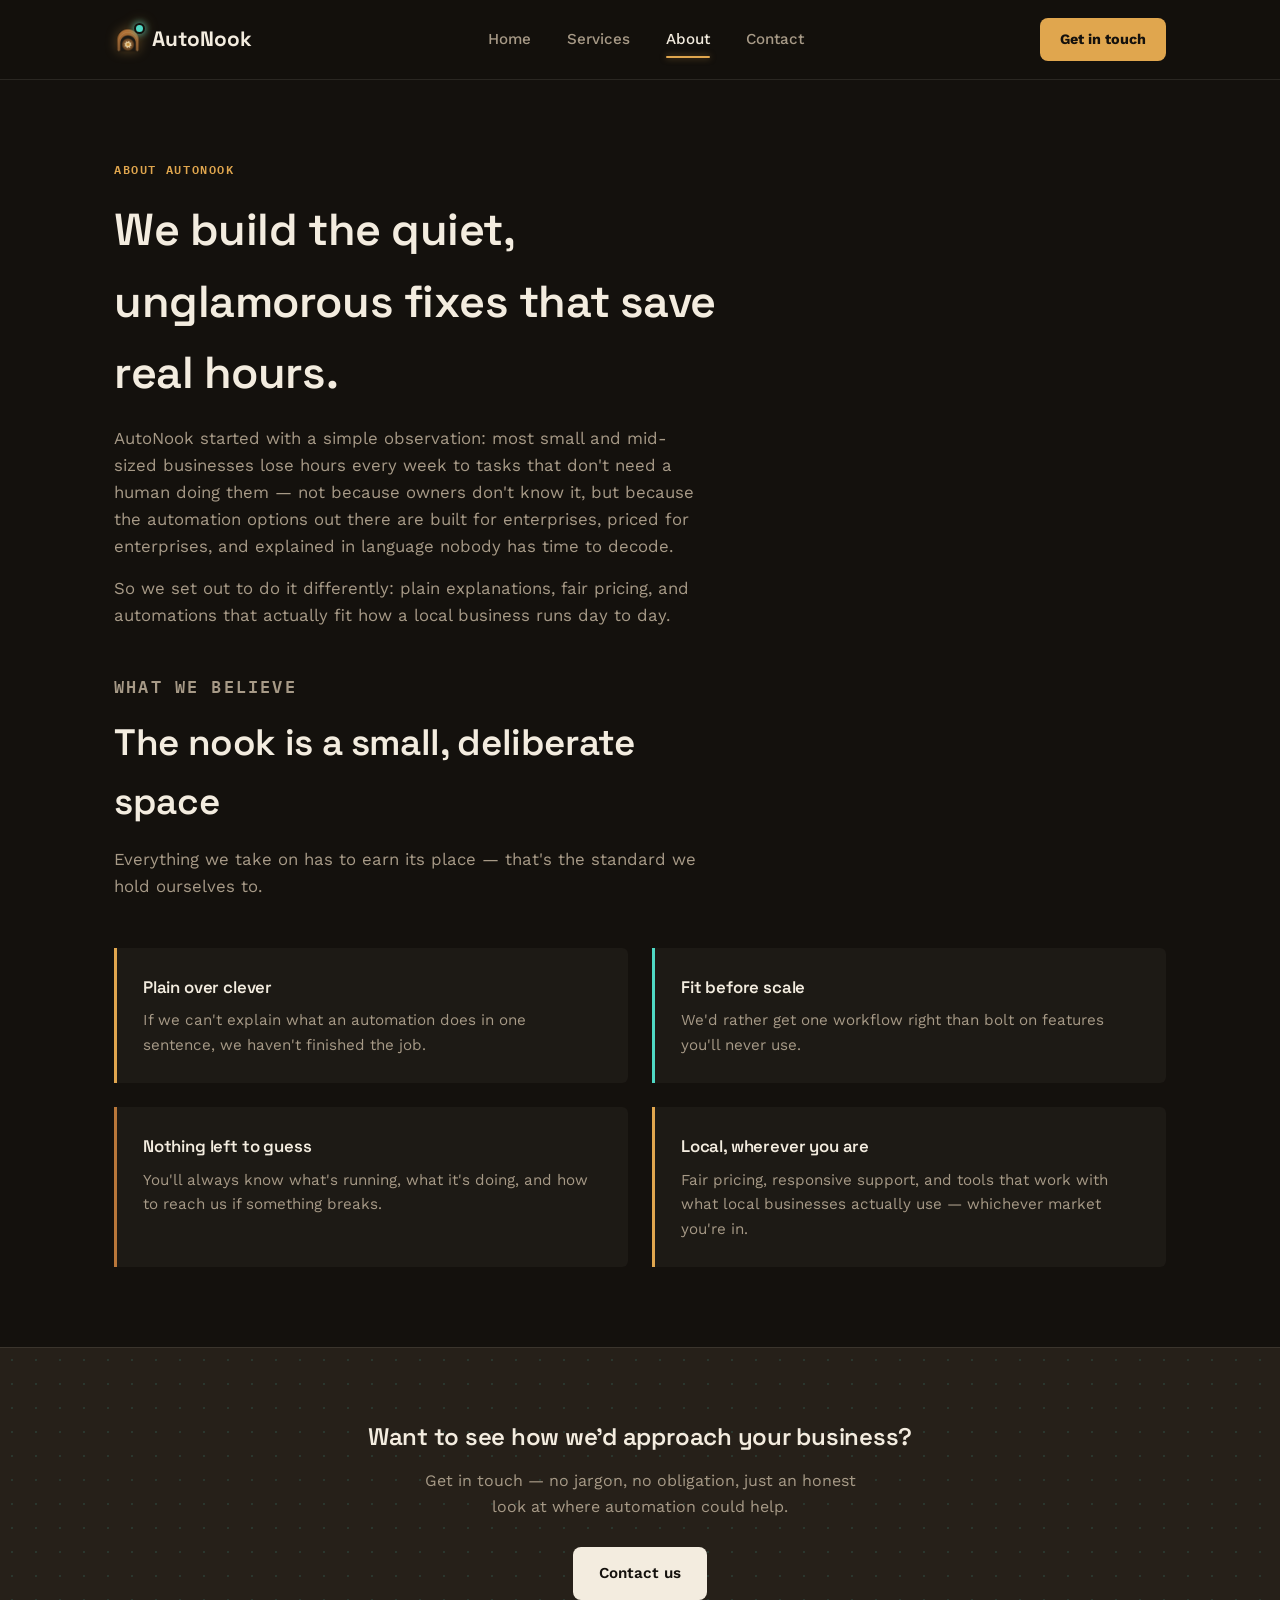
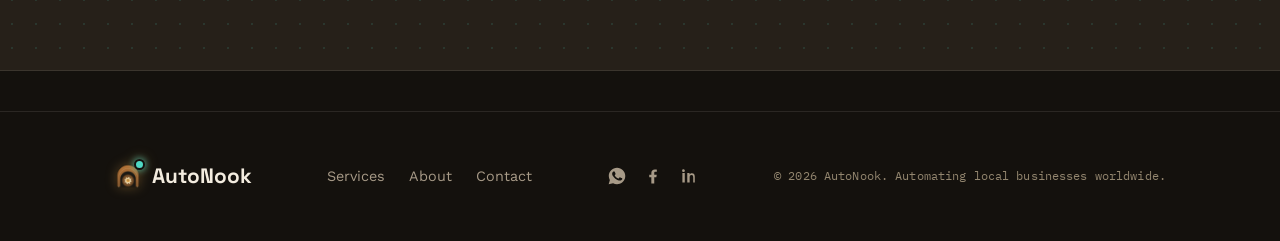
==== commit 7082f493: "Add real WhatsApp/Facebook/LinkedIn links and drop South Africa-only framing Swap the placeholder Wh" ====
--- a/about.html
+++ b/about.html
@@ -4,7 +4,7 @@
 <meta charset="UTF-8">
 <meta name="viewport" content="width=device-width, initial-scale=1.0">
 <title>About — AutoNook</title>
-<meta name="description" content="AutoNook is a South African automation studio built on plain language and practical fixes.">
+<meta name="description" content="AutoNook is an automation studio built on plain language and practical fixes, for local businesses worldwide.">
 <link rel="canonical" href="https://autonook.co.za/about">
 <meta name="theme-color" content="#14110D">
 <link rel="icon" href="favicon.ico" sizes="any">
@@ -19,15 +19,15 @@
 <meta property="og:type" content="website">
 <meta property="og:site_name" content="AutoNook">
 <meta property="og:title" content="About — AutoNook">
-<meta property="og:description" content="AutoNook is a South African automation studio built on plain language and practical fixes.">
+<meta property="og:description" content="AutoNook is an automation studio built on plain language and practical fixes, for local businesses worldwide.">
 <meta property="og:url" content="https://autonook.co.za/about">
 <meta property="og:image" content="https://autonook.co.za/og-image.png">
 <meta property="og:image:width" content="1200">
 <meta property="og:image:height" content="630">
-<meta property="og:locale" content="en_ZA">
+<meta property="og:locale" content="en_US">
 <meta name="twitter:card" content="summary_large_image">
 <meta name="twitter:title" content="About — AutoNook">
-<meta name="twitter:description" content="AutoNook is a South African automation studio built on plain language and practical fixes.">
+<meta name="twitter:description" content="AutoNook is an automation studio built on plain language and practical fixes, for local businesses worldwide.">
 <meta name="twitter:image" content="https://autonook.co.za/og-image.png">
 
 <script type="application/ld+json">
@@ -38,8 +38,8 @@
   "url": "https://autonook.co.za/",
   "logo": "https://autonook.co.za/apple-touch-icon.png",
   "image": "https://autonook.co.za/og-image.png",
-  "description": "AutoNook builds, sells, and manages automations for South African businesses.",
-  "areaServed": "South Africa"
+  "description": "AutoNook builds, sells, and manages automations for local businesses worldwide.",
+  "areaServed": "Worldwide"
 }
 </script>
 <script type="application/ld+json">
@@ -76,7 +76,7 @@
     <p class="eyebrow">About AutoNook</p>
     <h1 style="font-size:clamp(2rem,4vw,2.8rem);max-width:22ch">We build the quiet, unglamorous fixes that save real hours.</h1>
     <p style="color:var(--ink-soft);max-width:58ch;margin-top:16px;font-size:1.05rem">AutoNook started with a simple observation: most small and mid-sized businesses lose hours every week to tasks that don't need a human doing them — not because owners don't know it, but because the automation options out there are built for enterprises, priced for enterprises, and explained in language nobody has time to decode.</p>
-    <p style="color:var(--ink-soft);max-width:58ch;margin-top:16px;font-size:1.05rem">So we set out to do it differently: plain explanations, fair pricing, and automations that actually fit how a South African business runs day to day.</p>
+    <p style="color:var(--ink-soft);max-width:58ch;margin-top:16px;font-size:1.05rem">So we set out to do it differently: plain explanations, fair pricing, and automations that actually fit how a local business runs day to day.</p>
   </div>
 </section>
 
@@ -101,8 +101,8 @@
         <p>You'll always know what's running, what it's doing, and how to reach us if something breaks.</p>
       </div>
       <div class="value-item corner-frame">
-        <h3>Built for here</h3>
-        <p>Local pricing, local support hours, and tools that work with what South African businesses actually use.</p>
+        <h3>Local, wherever you are</h3>
+        <p>Fair pricing, responsive support, and tools that work with what local businesses actually use — whichever market you're in.</p>
       </div>
     </div>
   </div>
@@ -124,7 +124,12 @@
       <a href="/about">About</a>
       <a href="/contact">Contact</a>
     </div>
-    <p class="footer-note">© 2026 AutoNook. Made in South Africa.</p>
+    <div class="footer-social">
+      <a href="https://wa.me/27660152471?text=Hi%20AutoNook%2C%20I%27d%20like%20to%20chat%20about%20automating%20something%20in%20my%20business." target="_blank" rel="noopener" aria-label="Chat on WhatsApp"><svg viewBox="0 0 24 24" width="20" height="20" fill="currentColor" aria-hidden="true"><path d="M12.04 2C6.58 2 2.13 6.45 2.13 11.91c0 1.75.46 3.45 1.32 4.95L2 22l5.25-1.38a9.9 9.9 0 0 0 4.79 1.22h.01c5.46 0 9.9-4.45 9.9-9.91C21.95 6.45 17.5 2 12.04 2Zm5.8 14.07c-.24.68-1.42 1.33-1.96 1.4-.5.07-1.14.1-1.84-.12-.42-.13-.96-.31-1.66-.6-2.92-1.26-4.83-4.19-4.98-4.39-.15-.2-1.2-1.6-1.2-3.05 0-1.45.76-2.16 1.03-2.46.27-.3.6-.37.8-.37.2 0 .4 0 .58.01.19.01.44-.07.68.53.25.6.85 2.08.92 2.23.07.15.12.33.02.53-.1.2-.15.32-.3.5-.15.18-.31.4-.44.53-.15.15-.3.31-.13.61.17.3.76 1.27 1.63 2.06 1.12 1.02 2.06 1.34 2.37 1.49.3.15.48.13.66-.08.18-.2.76-.9.96-1.2.2-.3.4-.25.68-.15.27.1 1.75.83 2.05.98.3.15.5.23.57.35.08.13.08.72-.16 1.4Z"/></svg></a>
+      <a href="https://www.facebook.com/AutoNookza/" target="_blank" rel="noopener" aria-label="AutoNook on Facebook"><svg viewBox="0 0 24 24" width="20" height="20" fill="currentColor" aria-hidden="true"><path d="M13.5 21v-7.5h2.5l.5-3h-3V8.5c0-.87.24-1.46 1.49-1.46H16.6V4.35C16.3 4.31 15.3 4.22 14.13 4.22c-2.44 0-4.11 1.49-4.11 4.22V10.5H7.5v3H10V21h3.5Z"/></svg></a>
+      <a href="https://www.linkedin.com/company/autonook-automations/" target="_blank" rel="noopener" aria-label="AutoNook on LinkedIn"><svg viewBox="0 0 24 24" width="20" height="20" fill="currentColor" aria-hidden="true"><path d="M6.94 8.5H4.06V19.94h2.88V8.5ZM5.5 4a1.67 1.67 0 1 0 0 3.33A1.67 1.67 0 0 0 5.5 4ZM19.94 19.94h-2.87v-5.98c0-1.43-.03-3.26-1.99-3.26-1.99 0-2.3 1.55-2.3 3.16v6.08H9.91V8.5h2.76v1.56h.04c.38-.73 1.32-1.5 2.72-1.5 2.91 0 3.51 1.91 3.51 4.4v6.98Z"/></svg></a>
+    </div>
+    <p class="footer-note">© 2026 AutoNook. Automating local businesses worldwide.</p>
   </div>
 </footer>
 
--- a/styles.css
+++ b/styles.css
@@ -388,6 +388,37 @@
   letter-spacing:0.04em;
 }
 
+.kit-gallery{
+  display:grid;
+  grid-template-columns:repeat(3,1fr);
+  gap:28px;
+}
+.kit-card{
+  position:relative;
+  background:var(--panel);
+  border:1px solid var(--line);
+  border-radius:10px;
+  overflow:hidden;
+  box-shadow:0 16px 34px -20px rgba(0,0,0,0.6);
+  transition:transform 0.2s, box-shadow 0.2s;
+}
+.kit-card:hover{transform:translateY(-3px);box-shadow:0 20px 40px -20px rgba(0,0,0,0.7)}
+.kit-photo{
+  aspect-ratio:4/3;
+  overflow:hidden;
+  border-bottom:2px solid var(--amber);
+}
+.kit-photo img{
+  width:100%;
+  height:100%;
+  object-fit:cover;
+  transition:transform 0.3s;
+}
+.kit-card:hover .kit-photo img{transform:scale(1.04)}
+.kit-card-body{padding:22px 24px 26px}
+.kit-card-body h3{font-size:1.08rem;margin-bottom:8px}
+.kit-card-body p{color:var(--ink-soft);font-size:0.92rem}
+
 .corner-frame::before,.corner-frame::after{
   content:"";
   position:absolute;
@@ -565,6 +596,9 @@
 }
 .footer-links{display:flex;gap:24px;font-size:0.9rem;color:var(--ink-soft)}
 .footer-links a:hover{color:var(--amber)}
+.footer-social{display:flex;align-items:center;gap:16px}
+.footer-social a{color:var(--ink-soft);display:flex;transition:color 0.2s}
+.footer-social a:hover{color:var(--amber)}
 .footer-note{font-family:var(--mono);font-size:0.78rem;color:var(--taupe);letter-spacing:0.01em}
 
 @media (max-width:860px){
@@ -585,6 +619,7 @@
   .hero p.lede{margin-left:auto;margin-right:auto}
   .btn-row{justify-content:center}
   .shelves{grid-template-columns:1fr}
+  .kit-gallery{grid-template-columns:1fr}
   .value-row{grid-template-columns:1fr}
   .contact-grid{grid-template-columns:1fr}
   .service-card{grid-template-columns:1fr}
